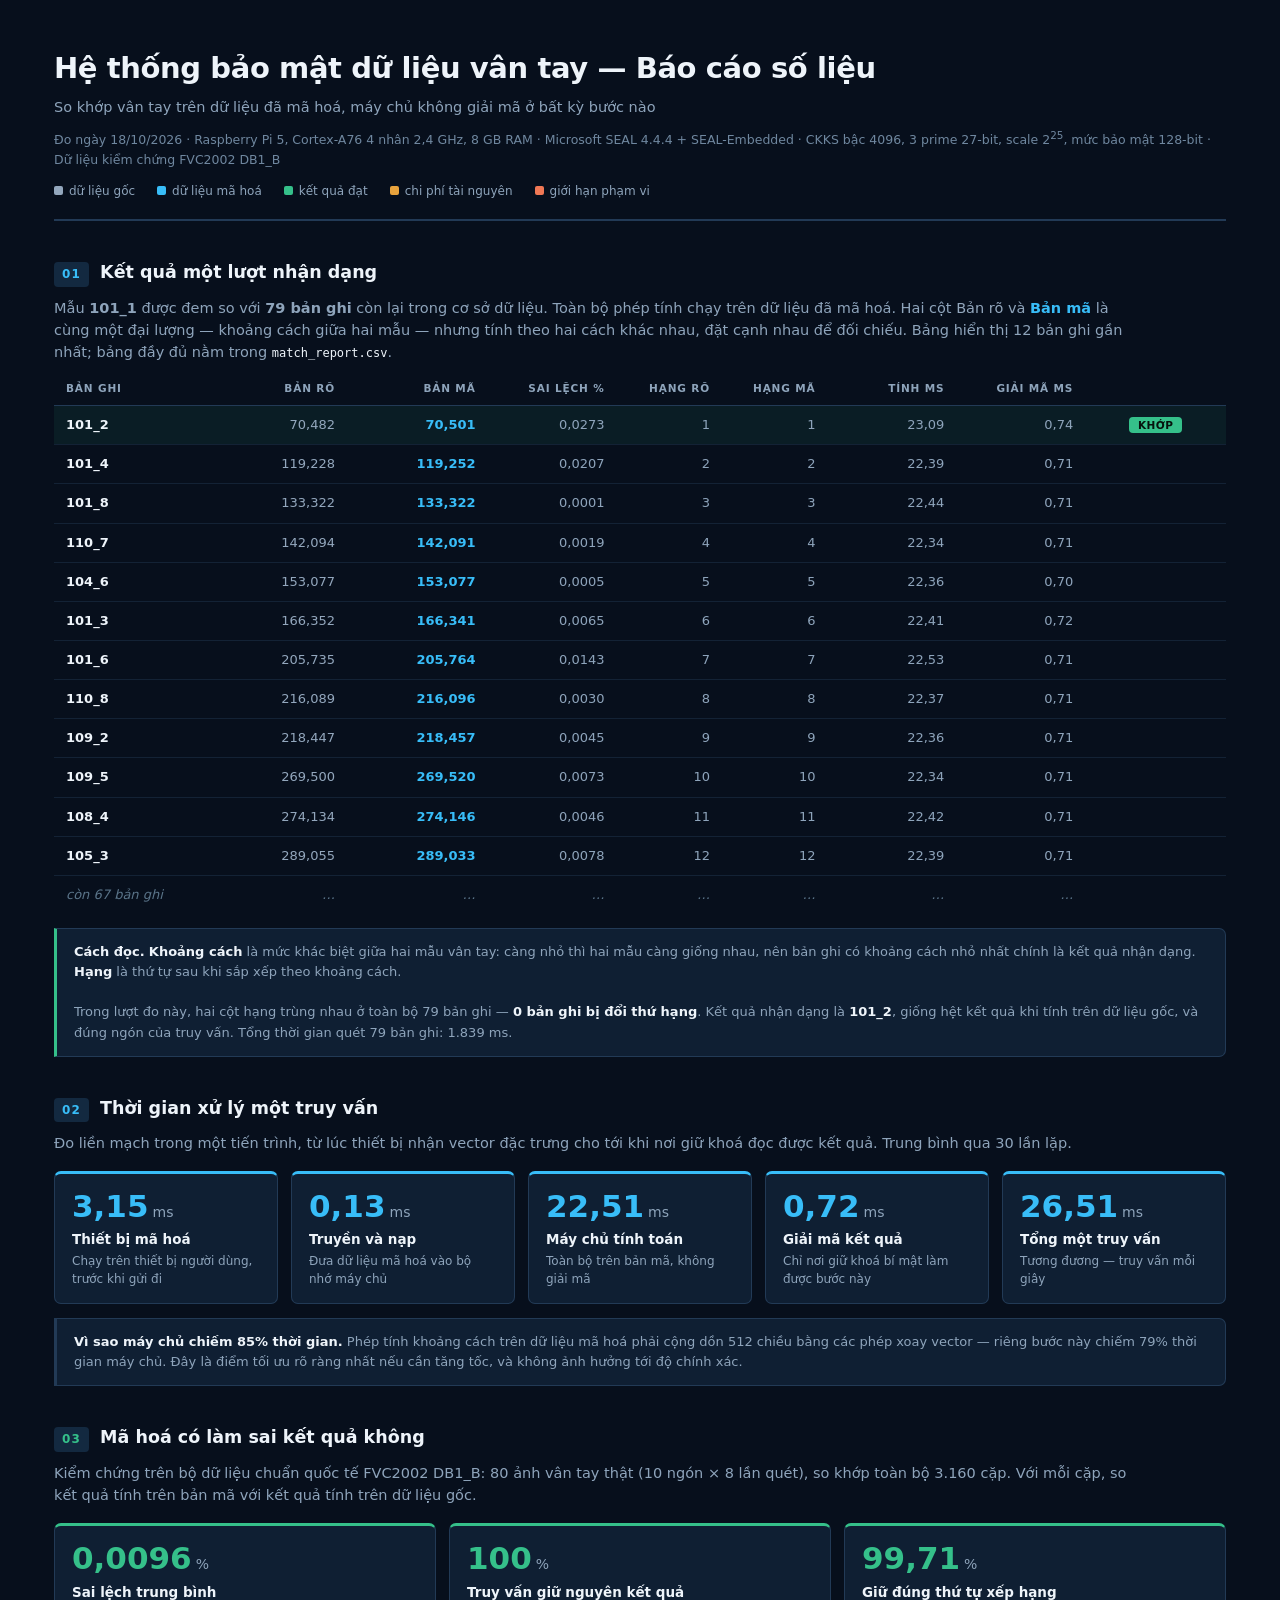
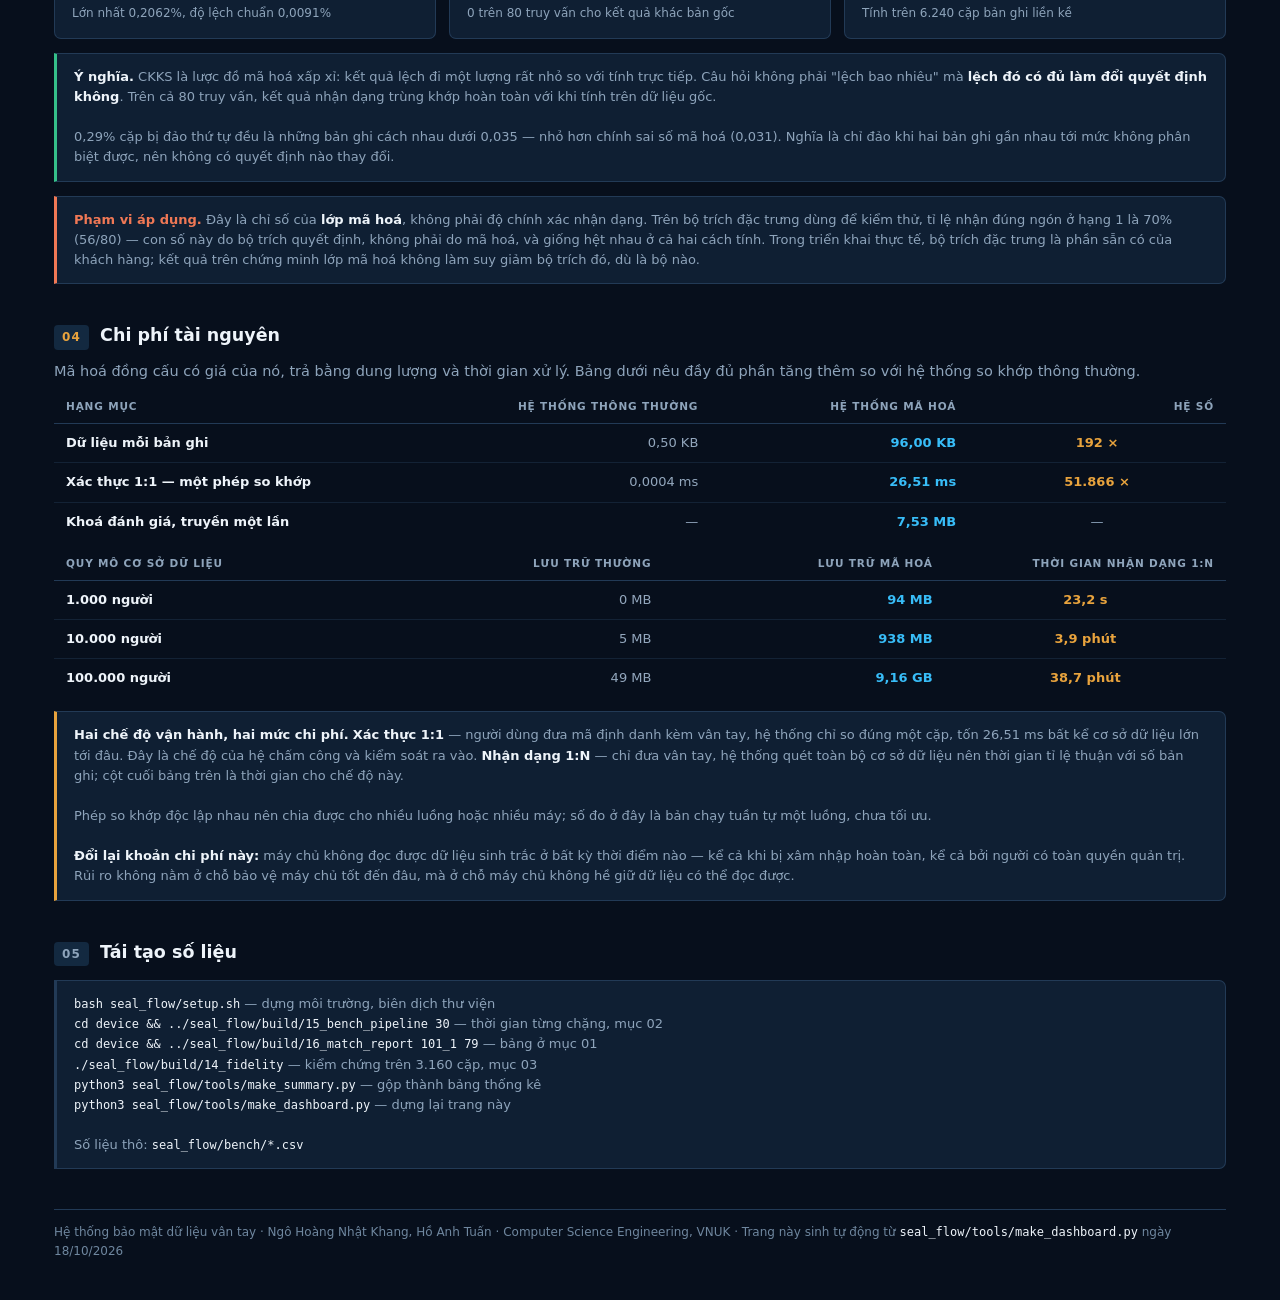
==== bench/dashboard.html @ 1d3da466 "Số liệu đo" ====
<!doctype html>
<meta charset="utf-8">
<title>Báo cáo số liệu — Hệ thống bảo mật dữ liệu vân tay</title>
<style>
  :root {
    --bg:#070f1c; --panel:#0f1f33; --panel2:#132940; --line:#223a56;
    --fg:#eef4fa; --mut:#8ea4bb; --dim:#5d7891;
    --ref:#93a7bd;   /* dữ liệu gốc, mốc tham chiếu */
    --enc:#38bdf8;   /* dữ liệu mã hoá, phần hệ thống này làm */
    --ok:#35c08a;    /* kết quả đã kiểm chứng đạt */
    --cost:#e8a33d;  /* chi phí phải trả */
    --warn:#f07855;  /* giới hạn phạm vi */
  }
  * { box-sizing:border-box; }
  body { margin:0; padding:46px 54px 40px; background:var(--bg); color:var(--fg);
         font-family:"DejaVu Sans",system-ui,sans-serif; font-size:14.5px; line-height:1.55;
         -webkit-font-smoothing:antialiased; }

  header { border-bottom:2px solid var(--line); padding-bottom:18px; }
  h1 { font-size:29px; margin:0 0 5px; letter-spacing:-.4px; font-weight:700; }
  .sub { color:var(--mut); font-size:14.5px; }
  .meta { color:#6f879f; font-size:12.5px; margin-top:9px; }

  section { margin-top:38px; }
  h2 { font-size:17.5px; margin:0 0 3px; font-weight:700; color:var(--fg);
        display:flex; align-items:baseline; gap:11px; }
  h2 .n { font-size:12px; font-weight:700; letter-spacing:.1em; padding:3px 8px;
           border-radius:4px; background:var(--panel2); color:var(--mut); }
  .s-enc h2 .n { color:var(--enc); }
  .s-ok  h2 .n { color:var(--ok); }
  .s-cost h2 .n { color:var(--cost); }
  .lead { color:var(--mut); margin:10px 0 16px; max-width:1090px; }

  .cards { display:flex; gap:13px; margin:16px 0 4px; }
  .card { flex:1; background:var(--panel); border:1px solid var(--line);
           border-top:3px solid var(--line); border-radius:7px; padding:15px 17px; }
  .card.t-enc  { border-top-color:var(--enc); }
  .card.t-ok   { border-top-color:var(--ok); }
  .card.t-cost { border-top-color:var(--cost); }
  .val { font-size:31px; font-weight:700; line-height:1.15; font-variant-numeric:tabular-nums; }
  .t-enc .val  { color:var(--enc); }
  .t-ok .val   { color:var(--ok); }
  .t-cost .val { color:var(--cost); }
  .unit { font-size:14px; font-weight:400; color:var(--mut); margin-left:4px; }
  .lab { font-size:13.5px; font-weight:600; margin-top:5px; }
  .note { font-size:12px; color:var(--mut); margin-top:3px; line-height:1.45; }

  table { width:100%; border-collapse:collapse; margin-top:14px; font-size:13px;
           table-layout:fixed; }
  th { text-align:right; color:var(--mut); font-size:10.5px; letter-spacing:.08em;
        text-transform:uppercase; font-weight:700; padding:0 12px 9px;
        border-bottom:1px solid var(--line); white-space:nowrap; }
  th:first-child { text-align:left; }
  td { padding:9px 12px; text-align:right; color:var(--mut);
        border-bottom:1px solid rgba(34,58,86,.45); font-variant-numeric:tabular-nums;
        white-space:nowrap; overflow:hidden; text-overflow:ellipsis; }
  td:first-child { text-align:left; color:var(--fg); font-weight:600; }
  td:last-child { text-align:center; }
  tr.hit td { background:rgba(53,192,138,.08); }
  tr.rest td { color:#5a7489; font-style:italic; font-weight:400; }
  tr:last-child td { border-bottom:none; }
  .ref  { color:var(--ref); }
  .enc  { color:var(--enc); font-weight:600; }
  .cost { color:var(--cost); font-weight:600; }
  .tag { background:var(--ok); color:#06130d; font-size:10.5px; font-weight:700;
          padding:2px 9px; border-radius:4px; letter-spacing:.04em; }

  .exp { background:var(--panel); border:1px solid var(--line); border-left:3px solid var(--line);
          border-radius:0 7px 7px 0; padding:13px 17px; margin-top:14px;
          font-size:13px; color:var(--mut); }
  .exp b { color:var(--fg); font-weight:600; }
  .exp.e-ok   { border-left-color:var(--ok); }
  .exp.e-cost { border-left-color:var(--cost); }
  .exp.e-warn { border-left-color:var(--warn); }
  .exp.e-warn b:first-child { color:var(--warn); }
  .legend { display:flex; gap:22px; margin-top:13px; font-size:12px; color:var(--mut); }
  .legend i { display:inline-block; width:9px; height:9px; border-radius:2px;
               margin-right:6px; vertical-align:baseline; }
  code { font-family:"DejaVu Sans Mono",monospace; font-size:12px; color:var(--fg); }
  footer { margin-top:40px; padding-top:13px; border-top:1px solid var(--line);
            color:#6f879f; font-size:12px; }
</style>

<header>
  <h1>Hệ thống bảo mật dữ liệu vân tay — Báo cáo số liệu</h1>
  <div class="sub">So khớp vân tay trên dữ liệu đã mã hoá, máy chủ không giải mã ở bất kỳ bước nào</div>
  <div class="meta">
    Đo ngày 18/10/2026 · Raspberry Pi 5, Cortex-A76 4 nhân 2,4 GHz, 8 GB RAM ·
    Microsoft SEAL 4.4.4 + SEAL-Embedded · CKKS bậc 4096, 3 prime 27-bit,
    scale 2<sup>25</sup>, mức bảo mật 128-bit · Dữ liệu kiểm chứng FVC2002 DB1_B
  </div>
  <div class="legend">
    <span><i style="background:var(--ref)"></i>dữ liệu gốc</span>
    <span><i style="background:var(--enc)"></i>dữ liệu mã hoá</span>
    <span><i style="background:var(--ok)"></i>kết quả đạt</span>
    <span><i style="background:var(--cost)"></i>chi phí tài nguyên</span>
    <span><i style="background:var(--warn)"></i>giới hạn phạm vi</span>
  </div>
</header>

<section class="s-enc">
  <h2><span class="n">01</span> Kết quả một lượt nhận dạng</h2>
  <p class="lead">Mẫu <b>101_1</b> được đem so với <b>79 bản ghi</b> còn lại trong
  cơ sở dữ liệu. Toàn bộ phép tính chạy trên dữ liệu đã mã hoá. Hai cột
  <span class="ref">Bản rõ</span> và <span class="enc">Bản mã</span> là cùng một đại lượng —
  khoảng cách giữa hai mẫu — nhưng tính theo hai cách khác nhau, đặt cạnh nhau để đối chiếu.
  Bảng hiển thị 12 bản ghi gần nhất; bảng đầy đủ nằm trong <code>match_report.csv</code>.</p>

  <table>
    <colgroup>
      <col style="width:13%"><col style="width:12%"><col style="width:12%"><col style="width:11%">
      <col style="width:9%"><col style="width:9%"><col style="width:11%"><col style="width:11%">
      <col style="width:12%">
    </colgroup>
    <tr>
      <th>Bản ghi</th><th>Bản rõ</th><th>Bản mã</th><th>Sai lệch %</th>
      <th>Hạng rõ</th><th>Hạng mã</th><th>Tính ms</th><th>Giải mã ms</th><th></th>
    </tr>
    <tr class="hit"><td>101_2</td><td><span class="ref">70,482</span></td><td><span class="enc">70,501</span></td><td>0,0273</td><td>1</td><td>1</td><td>23,09</td><td>0,74</td><td><span class="tag">KHỚP</span></td></tr><tr class=""><td>101_4</td><td><span class="ref">119,228</span></td><td><span class="enc">119,252</span></td><td>0,0207</td><td>2</td><td>2</td><td>22,39</td><td>0,71</td><td></td></tr><tr class=""><td>101_8</td><td><span class="ref">133,322</span></td><td><span class="enc">133,322</span></td><td>0,0001</td><td>3</td><td>3</td><td>22,44</td><td>0,71</td><td></td></tr><tr class=""><td>110_7</td><td><span class="ref">142,094</span></td><td><span class="enc">142,091</span></td><td>0,0019</td><td>4</td><td>4</td><td>22,34</td><td>0,71</td><td></td></tr><tr class=""><td>104_6</td><td><span class="ref">153,077</span></td><td><span class="enc">153,077</span></td><td>0,0005</td><td>5</td><td>5</td><td>22,36</td><td>0,70</td><td></td></tr><tr class=""><td>101_3</td><td><span class="ref">166,352</span></td><td><span class="enc">166,341</span></td><td>0,0065</td><td>6</td><td>6</td><td>22,41</td><td>0,72</td><td></td></tr><tr class=""><td>101_6</td><td><span class="ref">205,735</span></td><td><span class="enc">205,764</span></td><td>0,0143</td><td>7</td><td>7</td><td>22,53</td><td>0,71</td><td></td></tr><tr class=""><td>110_8</td><td><span class="ref">216,089</span></td><td><span class="enc">216,096</span></td><td>0,0030</td><td>8</td><td>8</td><td>22,37</td><td>0,71</td><td></td></tr><tr class=""><td>109_2</td><td><span class="ref">218,447</span></td><td><span class="enc">218,457</span></td><td>0,0045</td><td>9</td><td>9</td><td>22,36</td><td>0,71</td><td></td></tr><tr class=""><td>109_5</td><td><span class="ref">269,500</span></td><td><span class="enc">269,520</span></td><td>0,0073</td><td>10</td><td>10</td><td>22,34</td><td>0,71</td><td></td></tr><tr class=""><td>108_4</td><td><span class="ref">274,134</span></td><td><span class="enc">274,146</span></td><td>0,0046</td><td>11</td><td>11</td><td>22,42</td><td>0,71</td><td></td></tr><tr class=""><td>105_3</td><td><span class="ref">289,055</span></td><td><span class="enc">289,033</span></td><td>0,0078</td><td>12</td><td>12</td><td>22,39</td><td>0,71</td><td></td></tr><tr class="rest"><td>còn 67 bản ghi</td><td>…</td><td>…</td><td>…</td><td>…</td><td>…</td><td>…</td><td>…</td><td></td></tr>
  </table>

  <div class="exp e-ok">
    <b>Cách đọc.</b> <b>Khoảng cách</b> là mức khác biệt giữa hai mẫu vân tay: càng nhỏ thì
    hai mẫu càng giống nhau, nên bản ghi có khoảng cách nhỏ nhất chính là kết quả nhận dạng.
    <b>Hạng</b> là thứ tự sau khi sắp xếp theo khoảng cách.
    <br><br>
    Trong lượt đo này, hai cột hạng trùng nhau ở toàn bộ 79 bản ghi — <b>0 bản ghi
    bị đổi thứ hạng</b>. Kết quả nhận dạng là <b>101_2</b>, giống hệt kết quả khi tính trên
    dữ liệu gốc, và đúng ngón của truy vấn.
    Tổng thời gian quét 79 bản ghi: 1.839 ms.
  </div>
</section>

<section class="s-enc">
  <h2><span class="n">02</span> Thời gian xử lý một truy vấn</h2>
  <p class="lead">Đo liền mạch trong một tiến trình, từ lúc thiết bị nhận vector đặc trưng cho
  tới khi nơi giữ khoá đọc được kết quả. Trung bình qua 30 lần lặp.</p>

  <div class="cards">
    <div class="card t-enc">
      <div class="val">3,15<span class="unit">ms</span></div>
      <div class="lab">Thiết bị mã hoá</div>
      <div class="note">Chạy trên thiết bị người dùng, trước khi gửi đi</div>
    </div>
    <div class="card t-enc">
      <div class="val">0,13<span class="unit">ms</span></div>
      <div class="lab">Truyền và nạp</div>
      <div class="note">Đưa dữ liệu mã hoá vào bộ nhớ máy chủ</div>
    </div>
    <div class="card t-enc">
      <div class="val">22,51<span class="unit">ms</span></div>
      <div class="lab">Máy chủ tính toán</div>
      <div class="note">Toàn bộ trên bản mã, không giải mã</div>
    </div>
    <div class="card t-enc">
      <div class="val">0,72<span class="unit">ms</span></div>
      <div class="lab">Giải mã kết quả</div>
      <div class="note">Chỉ nơi giữ khoá bí mật làm được bước này</div>
    </div>
    <div class="card t-enc">
      <div class="val">26,51<span class="unit">ms</span></div>
      <div class="lab">Tổng một truy vấn</div>
      <div class="note">Tương đương — truy vấn mỗi giây</div>
    </div>
  </div>

  <div class="exp">
    <b>Vì sao máy chủ chiếm 85% thời gian.</b>
    Phép tính khoảng cách trên dữ liệu mã hoá phải cộng dồn 512 chiều bằng các phép xoay vector —
    riêng bước này chiếm 79% thời gian máy chủ. Đây là điểm tối ưu rõ ràng nhất nếu
    cần tăng tốc, và không ảnh hưởng tới độ chính xác.
  </div>
</section>

<section class="s-ok">
  <h2><span class="n">03</span> Mã hoá có làm sai kết quả không</h2>
  <p class="lead">Kiểm chứng trên bộ dữ liệu chuẩn quốc tế FVC2002 DB1_B: 80 ảnh vân tay thật
  (10 ngón × 8 lần quét), so khớp toàn bộ 3.160 cặp. Với mỗi cặp, so kết quả tính trên
  bản mã với kết quả tính trên dữ liệu gốc.</p>

  <div class="cards">
    <div class="card t-ok">
      <div class="val">0,0096<span class="unit">%</span></div>
      <div class="lab">Sai lệch trung bình</div>
      <div class="note">Lớn nhất 0,2062%, độ lệch chuẩn 0,0091%</div>
    </div>
    <div class="card t-ok">
      <div class="val">100<span class="unit">%</span></div>
      <div class="lab">Truy vấn giữ nguyên kết quả</div>
      <div class="note">0 trên 80 truy vấn cho kết quả khác bản gốc</div>
    </div>
    <div class="card t-ok">
      <div class="val">99,71<span class="unit">%</span></div>
      <div class="lab">Giữ đúng thứ tự xếp hạng</div>
      <div class="note">Tính trên 6.240 cặp bản ghi liền kề</div>
    </div>
  </div>

  <div class="exp e-ok">
    <b>Ý nghĩa.</b> CKKS là lược đồ mã hoá xấp xỉ: kết quả lệch đi một lượng rất nhỏ so với tính
    trực tiếp. Câu hỏi không phải "lệch bao nhiêu" mà <b>lệch đó có đủ làm đổi quyết định không</b>.
    Trên cả 80 truy vấn, kết quả nhận dạng trùng khớp hoàn toàn với khi tính trên dữ liệu gốc.
    <br><br>
    0,29% cặp bị đảo thứ tự đều là những bản ghi cách nhau dưới 0,035 — nhỏ hơn chính sai số mã hoá
    (0,031). Nghĩa là chỉ đảo khi hai bản ghi gần nhau tới mức không phân biệt được, nên không có
    quyết định nào thay đổi.
  </div>

  <div class="exp e-warn">
    <b>Phạm vi áp dụng.</b> Đây là chỉ số của <b>lớp mã hoá</b>, không phải độ chính xác nhận dạng.
    Trên bộ trích đặc trưng dùng để kiểm thử, tỉ lệ nhận đúng ngón ở hạng 1 là 70% (56/80) — con số
    này do bộ trích quyết định, không phải do mã hoá, và giống hệt nhau ở cả hai cách tính.
    Trong triển khai thực tế, bộ trích đặc trưng là phần sẵn có của khách hàng; kết quả trên chứng
    minh lớp mã hoá không làm suy giảm bộ trích đó, dù là bộ nào.
  </div>
</section>

<section class="s-cost">
  <h2><span class="n">04</span> Chi phí tài nguyên</h2>
  <p class="lead">Mã hoá đồng cấu có giá của nó, trả bằng dung lượng và thời gian xử lý. Bảng dưới
  nêu đầy đủ phần tăng thêm so với hệ thống so khớp thông thường.</p>

  <table>
    <colgroup><col style="width:34%"><col style="width:22%"><col style="width:22%"><col style="width:22%"></colgroup>
    <tr><th>Hạng mục</th><th>Hệ thống thông thường</th><th>Hệ thống mã hoá</th><th>Hệ số</th></tr>
    <tr class=""><td>Dữ liệu mỗi bản ghi</td><td><span class="ref">0,50 KB</span></td><td><span class="enc">96,00 KB</span></td><td><span class="cost">192 ×</span></td></tr>
    <tr class=""><td>Xác thực 1:1 — một phép so khớp</td><td><span class="ref">0,0004 ms</span></td><td><span class="enc">26,51 ms</span></td><td><span class="cost">51.866 ×</span></td></tr>
    <tr class=""><td>Khoá đánh giá, truyền một lần</td><td><span class="ref">—</span></td><td><span class="enc">7,53 MB</span></td><td>—</td></tr>
  </table>

  <table>
    <colgroup>
      <col style="width:28%"><col style="width:24%"><col style="width:24%"><col style="width:24%">
    </colgroup>
    <tr>
      <th>Quy mô cơ sở dữ liệu</th><th>Lưu trữ thường</th><th>Lưu trữ mã hoá</th>
      <th>Thời gian nhận dạng 1:N</th>
    </tr>
    <tr class=""><td>1.000 người</td><td><span class="ref">0 MB</span></td><td><span class="enc">94 MB</span></td><td><span class="cost">23,2 s</span></td></tr><tr class=""><td>10.000 người</td><td><span class="ref">5 MB</span></td><td><span class="enc">938 MB</span></td><td><span class="cost">3,9 phút</span></td></tr><tr class=""><td>100.000 người</td><td><span class="ref">49 MB</span></td><td><span class="enc">9,16 GB</span></td><td><span class="cost">38,7 phút</span></td></tr>
  </table>

  <div class="exp e-cost">
    <b>Hai chế độ vận hành, hai mức chi phí.</b>
    <b>Xác thực 1:1</b> — người dùng đưa mã định danh kèm vân tay, hệ thống chỉ so đúng một cặp,
    tốn 26,51 ms bất kể cơ sở dữ liệu lớn tới đâu. Đây là chế độ của hệ chấm công và kiểm soát
    ra vào. <b>Nhận dạng 1:N</b> — chỉ đưa vân tay, hệ thống quét toàn bộ cơ sở dữ liệu nên thời
    gian tỉ lệ thuận với số bản ghi; cột cuối bảng trên là thời gian cho chế độ này.
    <br><br>
    Phép so khớp độc lập nhau nên chia được cho nhiều luồng hoặc nhiều máy; số đo ở đây là bản chạy
    tuần tự một luồng, chưa tối ưu.
    <br><br>
    <b>Đổi lại khoản chi phí này:</b> máy chủ không đọc được dữ liệu sinh trắc ở bất kỳ thời điểm
    nào — kể cả khi bị xâm nhập hoàn toàn, kể cả bởi người có toàn quyền quản trị. Rủi ro không nằm
    ở chỗ bảo vệ máy chủ tốt đến đâu, mà ở chỗ máy chủ không hề giữ dữ liệu có thể đọc được.
  </div>
</section>

<section>
  <h2><span class="n">05</span> Tái tạo số liệu</h2>
  <div class="exp">
    <code>bash seal_flow/setup.sh</code> — dựng môi trường, biên dịch thư viện<br>
    <code>cd device &amp;&amp; ../seal_flow/build/15_bench_pipeline 30</code> — thời gian từng chặng, mục 02<br>
    <code>cd device &amp;&amp; ../seal_flow/build/16_match_report 101_1 79</code> — bảng ở mục 01<br>
    <code>./seal_flow/build/14_fidelity</code> — kiểm chứng trên 3.160 cặp, mục 03<br>
    <code>python3 seal_flow/tools/make_summary.py</code> — gộp thành bảng thống kê<br>
    <code>python3 seal_flow/tools/make_dashboard.py</code> — dựng lại trang này<br><br>
    Số liệu thô: <code>seal_flow/bench/*.csv</code>
  </div>
</section>

<footer>
  Hệ thống bảo mật dữ liệu vân tay · Ngô Hoàng Nhật Khang, Hồ Anh Tuấn ·
  Computer Science Engineering, VNUK · Trang này sinh tự động từ
  <code>seal_flow/tools/make_dashboard.py</code> ngày 18/10/2026
</footer>
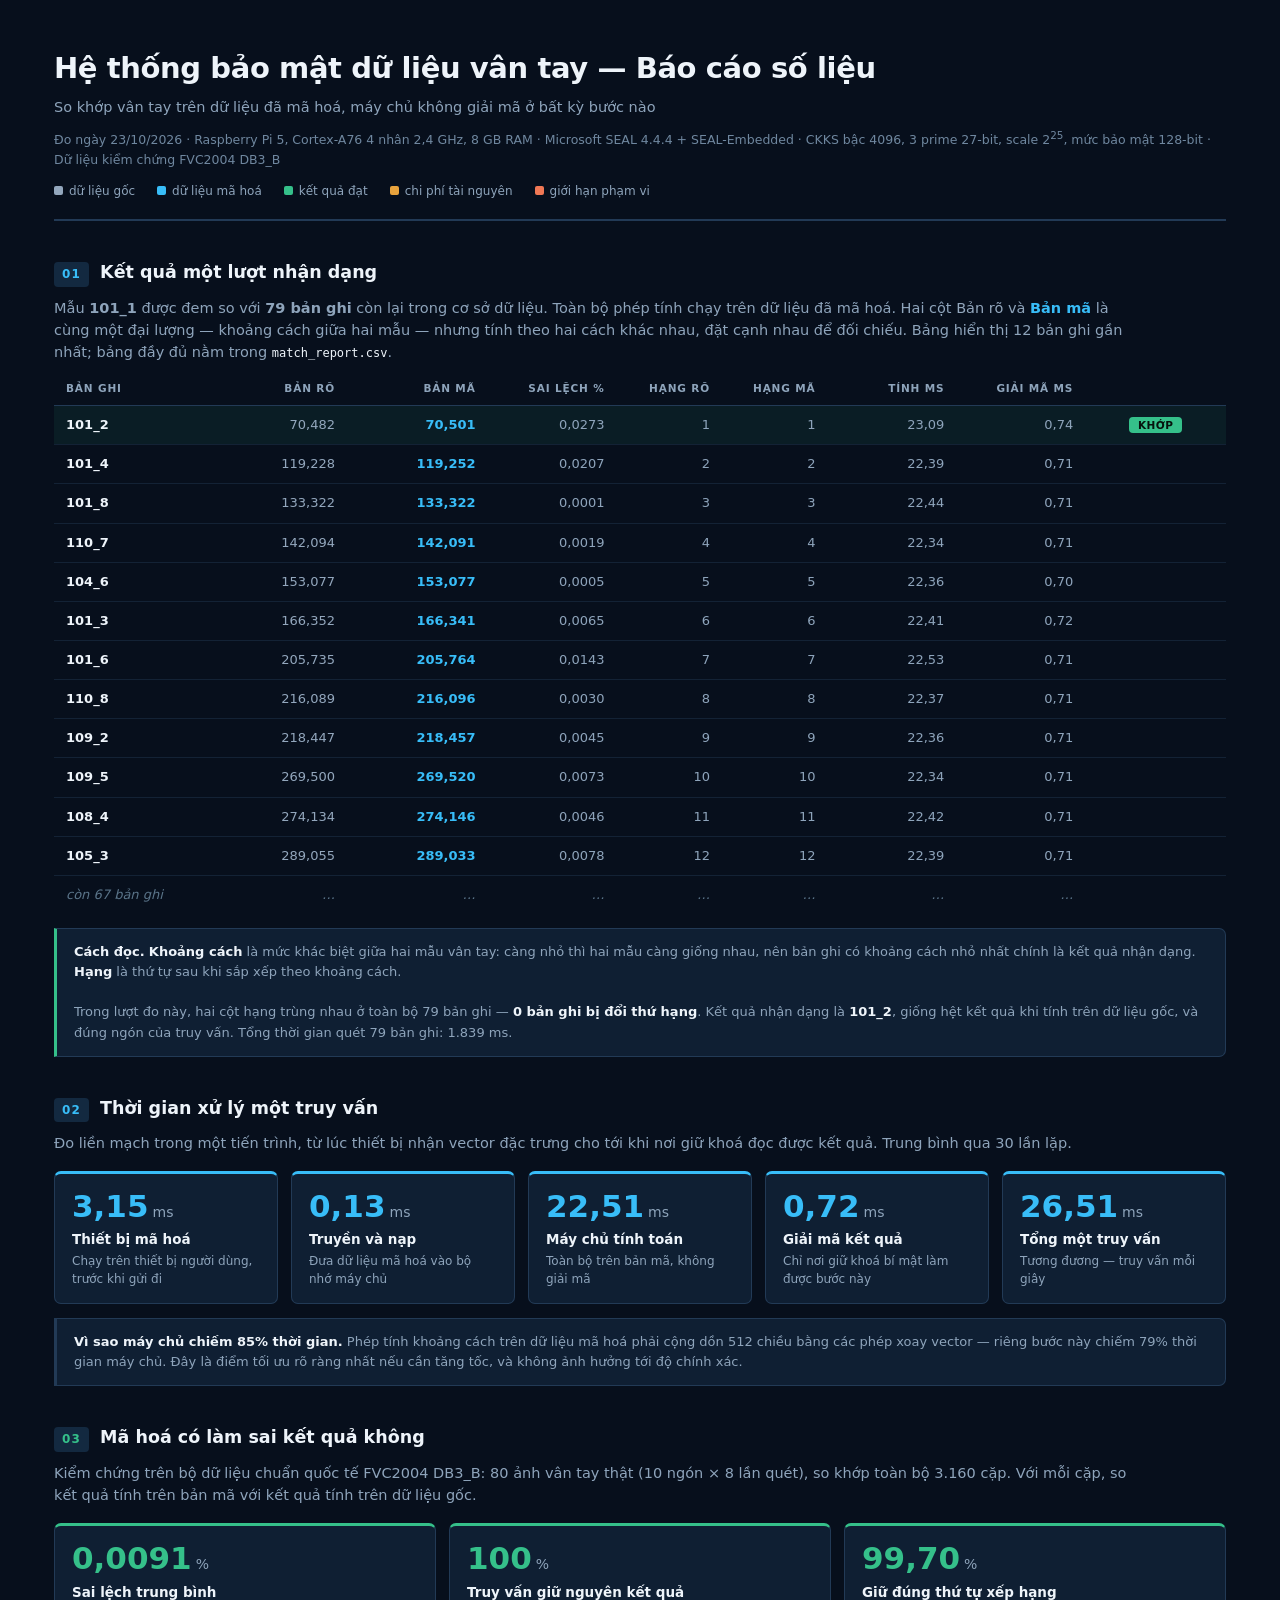
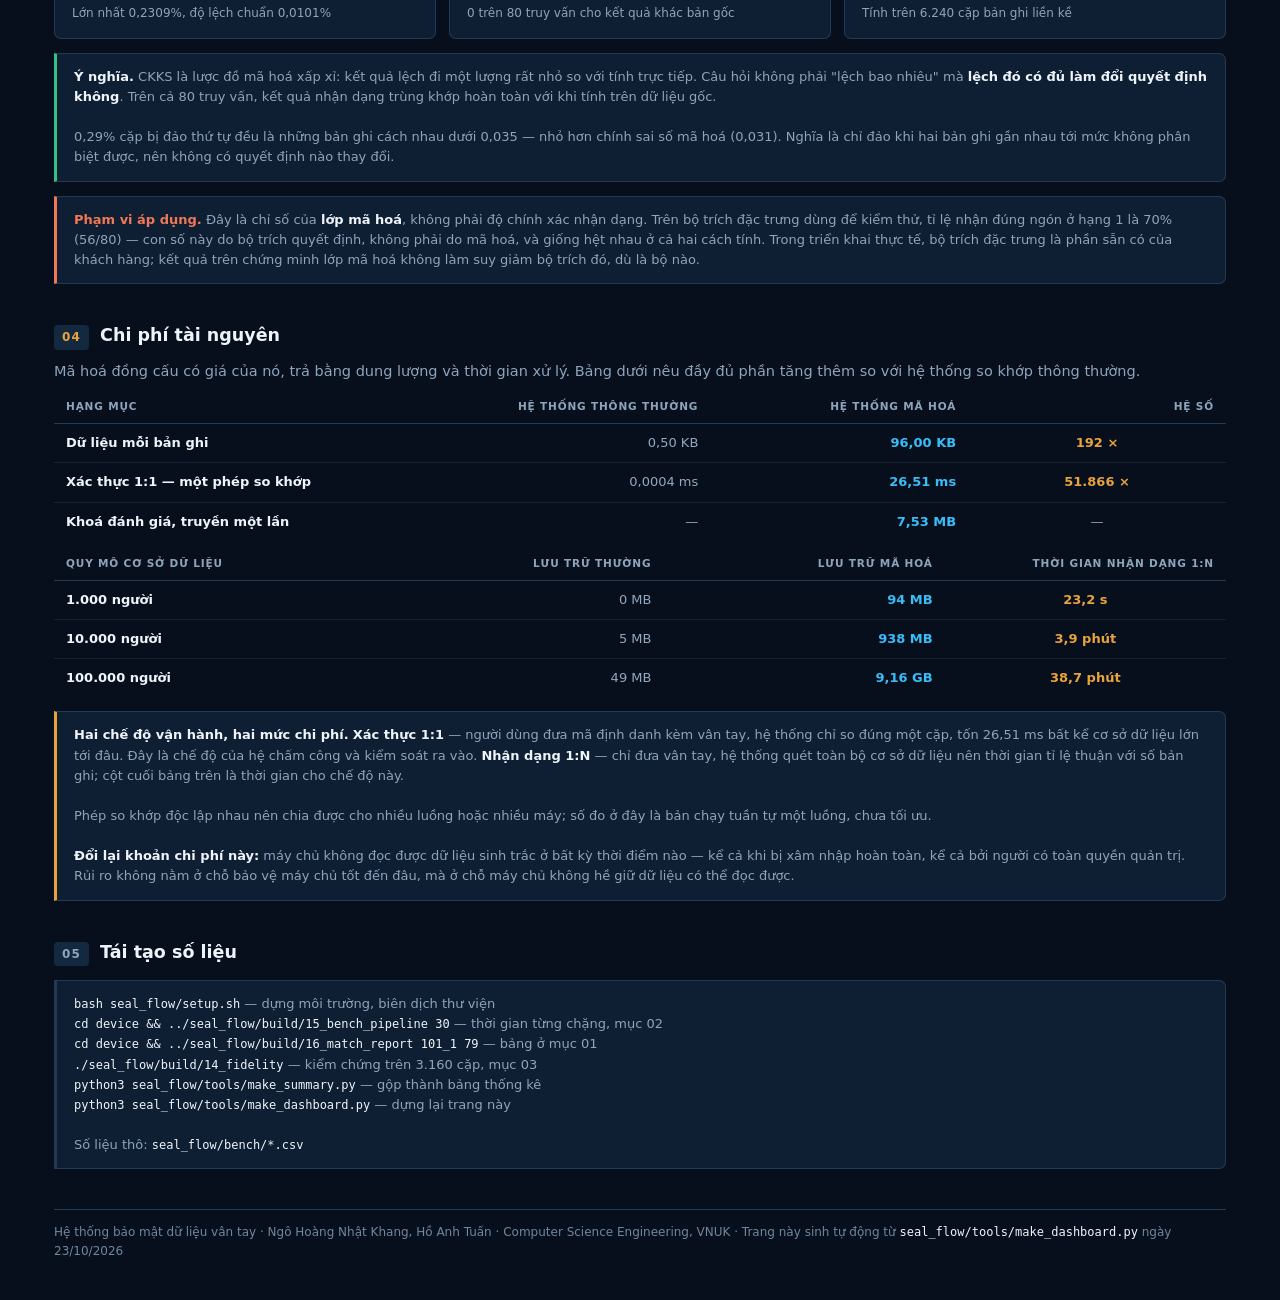
==== commit f7539e22: "Chạy lại kiểm chứng độ trung thực trên FVC2004 DB3_B Toàn bộ 3.160 cặp, thay cho số liệu cũ của FVC2" ====
--- a/bench/dashboard.html
+++ b/bench/dashboard.html
@@ -85,9 +85,9 @@
   <h1>Hệ thống bảo mật dữ liệu vân tay — Báo cáo số liệu</h1>
   <div class="sub">So khớp vân tay trên dữ liệu đã mã hoá, máy chủ không giải mã ở bất kỳ bước nào</div>
   <div class="meta">
-    Đo ngày 18/10/2026 · Raspberry Pi 5, Cortex-A76 4 nhân 2,4 GHz, 8 GB RAM ·
+    Đo ngày 23/10/2026 · Raspberry Pi 5, Cortex-A76 4 nhân 2,4 GHz, 8 GB RAM ·
     Microsoft SEAL 4.4.4 + SEAL-Embedded · CKKS bậc 4096, 3 prime 27-bit,
-    scale 2<sup>25</sup>, mức bảo mật 128-bit · Dữ liệu kiểm chứng FVC2002 DB1_B
+    scale 2<sup>25</sup>, mức bảo mật 128-bit · Dữ liệu kiểm chứng FVC2004 DB3_B
   </div>
   <div class="legend">
     <span><i style="background:var(--ref)"></i>dữ liệu gốc</span>
@@ -174,15 +174,15 @@
 
 <section class="s-ok">
   <h2><span class="n">03</span> Mã hoá có làm sai kết quả không</h2>
-  <p class="lead">Kiểm chứng trên bộ dữ liệu chuẩn quốc tế FVC2002 DB1_B: 80 ảnh vân tay thật
+  <p class="lead">Kiểm chứng trên bộ dữ liệu chuẩn quốc tế FVC2004 DB3_B: 80 ảnh vân tay thật
   (10 ngón × 8 lần quét), so khớp toàn bộ 3.160 cặp. Với mỗi cặp, so kết quả tính trên
   bản mã với kết quả tính trên dữ liệu gốc.</p>
 
   <div class="cards">
     <div class="card t-ok">
-      <div class="val">0,0096<span class="unit">%</span></div>
+      <div class="val">0,0091<span class="unit">%</span></div>
       <div class="lab">Sai lệch trung bình</div>
-      <div class="note">Lớn nhất 0,2062%, độ lệch chuẩn 0,0091%</div>
+      <div class="note">Lớn nhất 0,2309%, độ lệch chuẩn 0,0101%</div>
     </div>
     <div class="card t-ok">
       <div class="val">100<span class="unit">%</span></div>
@@ -190,7 +190,7 @@
       <div class="note">0 trên 80 truy vấn cho kết quả khác bản gốc</div>
     </div>
     <div class="card t-ok">
-      <div class="val">99,71<span class="unit">%</span></div>
+      <div class="val">99,70<span class="unit">%</span></div>
       <div class="lab">Giữ đúng thứ tự xếp hạng</div>
       <div class="note">Tính trên 6.240 cặp bản ghi liền kề</div>
     </div>
@@ -271,5 +271,5 @@
 <footer>
   Hệ thống bảo mật dữ liệu vân tay · Ngô Hoàng Nhật Khang, Hồ Anh Tuấn ·
   Computer Science Engineering, VNUK · Trang này sinh tự động từ
-  <code>seal_flow/tools/make_dashboard.py</code> ngày 18/10/2026
+  <code>seal_flow/tools/make_dashboard.py</code> ngày 23/10/2026
 </footer>
